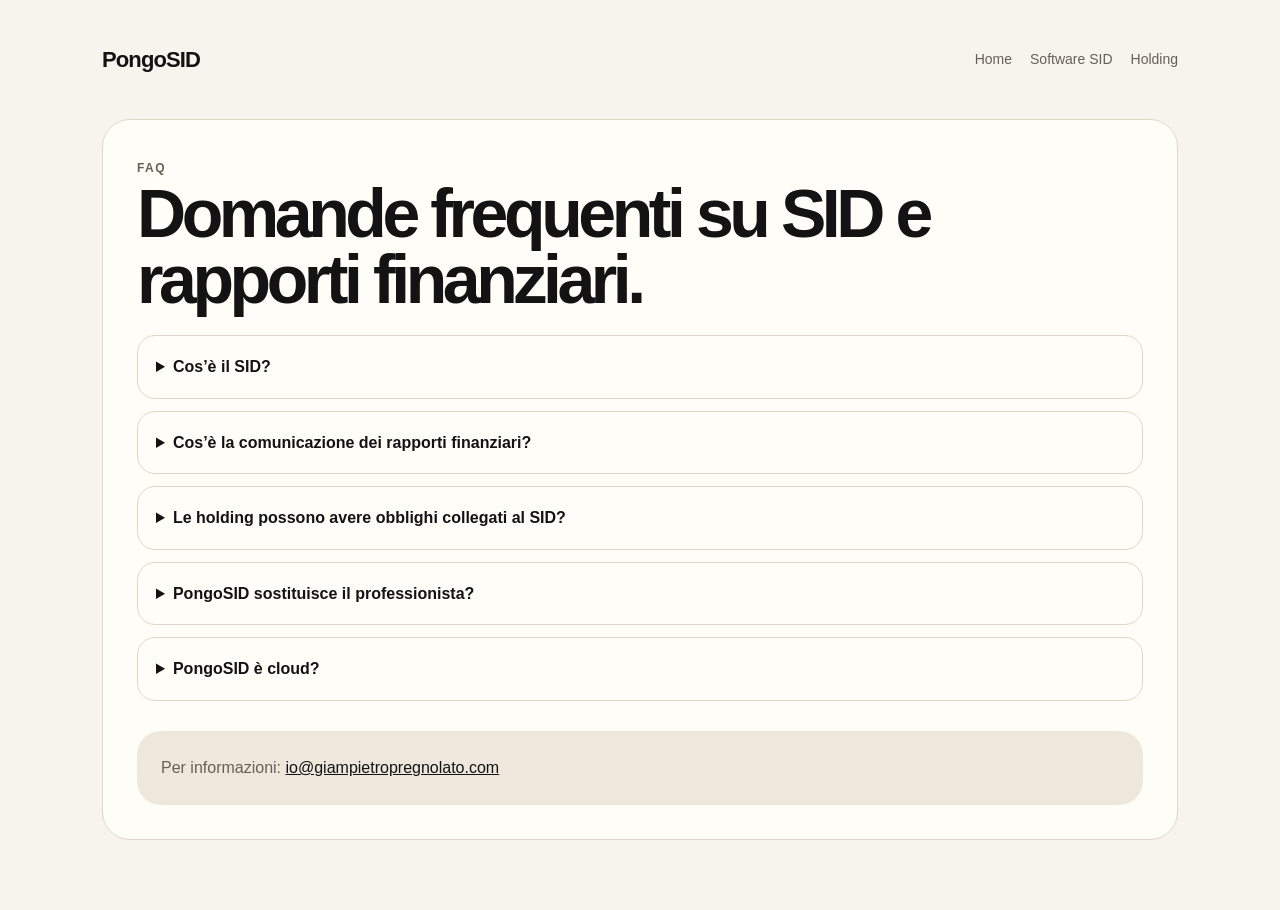
==== faq.html @ 0d70d33a "Add SEO FAQ page" ====
<!DOCTYPE html><html lang="it"><head><meta charset="UTF-8"><meta name="viewport" content="width=device-width,initial-scale=1"><title>FAQ SID e comunicazione rapporti finanziari | PongoSID</title><meta name="description" content="Domande frequenti su SID, holding, workflow cloud e comunicazione rapporti finanziari."><link rel="stylesheet" href="/assets/style.css"></head><body><main class="wrap"><header><div class="brand">PongoSID</div><nav><a href="/">Home</a><a href="/software-sid.html">Software SID</a><a href="/holding-comunicazioni.html">Holding</a></nav></header><article class="article faq"><span class="kicker">FAQ</span><h1>Domande frequenti su SID e rapporti finanziari.</h1><details><summary>Cos’è il SID?</summary><p>SID è il Sistema di Interscambio Dati utilizzato per specifici flussi comunicativi e procedure collegate all’Agenzia delle Entrate.</p></details><details><summary>Cos’è la comunicazione dei rapporti finanziari?</summary><p>È un adempimento collegato all’Archivio dei rapporti finanziari per specifiche categorie di soggetti obbligati.</p></details><details><summary>Le holding possono avere obblighi collegati al SID?</summary><p>Le organizzazioni devono verificare i propri obblighi con professionisti qualificati e fonti ufficiali applicabili.</p></details><details><summary>PongoSID sostituisce il professionista?</summary><p>No. PongoSID è un supporto operativo e documentale.</p></details><details><summary>PongoSID è cloud?</summary><p>Sì, PongoSID è progettato come modulo cloud dell’ecosistema PongoFin.</p></details><div class="note">Per informazioni: <a href="mailto:io@giampietropregnolato.com">io@giampietropregnolato.com</a></div></article></main></body></html>
---- assets/style.css ----
:root{--bg:#f7f4ee;--paper:#fffdf8;--ink:#131313;--muted:#666057;--line:#ded6c9;--soft:#eee7dc;--accent:#111;--gold:#b88a44}*{box-sizing:border-box}body{margin:0;font-family:Inter,-apple-system,BlinkMacSystemFont,"Segoe UI",Arial,sans-serif;background:var(--bg);color:var(--ink);line-height:1.6}.wrap{max-width:1120px;margin:auto;padding:28px 22px 70px}header{display:flex;justify-content:space-between;gap:24px;align-items:center;padding:14px 0 42px}.brand{font-size:22px;font-weight:750;letter-spacing:-.04em}nav{display:flex;gap:18px;flex-wrap:wrap}a{color:var(--ink)}nav a{text-decoration:none;font-size:14px;color:var(--muted)}.hero{display:grid;grid-template-columns:1.25fr .75fr;gap:28px;align-items:stretch}.kicker{text-transform:uppercase;letter-spacing:.12em;color:var(--muted);font-size:12px;font-weight:700}.hero h1{font-size:clamp(42px,7vw,78px);line-height:.94;letter-spacing:-.07em;margin:16px 0 22px}.lead{font-size:clamp(18px,2vw,23px);color:var(--muted);max-width:760px}.cta{display:flex;gap:12px;flex-wrap:wrap;margin-top:26px}.btn{display:inline-flex;align-items:center;justify-content:center;min-height:46px;padding:0 18px;border-radius:999px;text-decoration:none;font-weight:700;border:1px solid var(--accent)}.primary{background:var(--accent);color:white}.secondary{background:transparent}.box{background:var(--paper);border:1px solid var(--line);border-radius:26px;padding:26px;box-shadow:0 18px 45px rgba(30,24,15,.06)}.box h2,.box h3{margin-top:0;letter-spacing:-.04em}.list{display:grid;gap:12px;margin-top:16px}.row{border-top:1px solid var(--line);padding-top:13px}.row:first-child{border-top:0;padding-top:0}.row strong{display:block}.row span{display:block;color:var(--muted);font-size:14px}.section{margin-top:70px}.section h2{font-size:clamp(30px,4.5vw,52px);line-height:1;letter-spacing:-.06em;margin:0 0 22px}.grid{display:grid;grid-template-columns:repeat(3,1fr);gap:14px}.card{background:var(--paper);border:1px solid var(--line);border-radius:22px;padding:22px}.card h3{margin:0 0 10px;letter-spacing:-.03em}.card p{margin:0;color:var(--muted);font-size:15px}.split{display:grid;grid-template-columns:.75fr 1.25fr;gap:28px;align-items:start}.toc{position:sticky;top:20px}.toc a{display:block;text-decoration:none;color:var(--muted);padding:8px 0;border-bottom:1px solid var(--line);font-size:14px}.article{background:var(--paper);border:1px solid var(--line);border-radius:28px;padding:34px}.article h1{font-size:clamp(38px,6vw,68px);line-height:.98;letter-spacing:-.065em;margin:0 0 22px}.article h2{font-size:30px;line-height:1.05;letter-spacing:-.045em;margin-top:42px}.article p,.article li{color:var(--muted)}.faq details{background:var(--paper);border:1px solid var(--line);border-radius:18px;padding:18px;margin-bottom:12px}.faq summary{font-weight:750;cursor:pointer}.note{background:var(--soft);border-radius:24px;padding:24px;color:var(--muted);margin-top:30px}footer{display:flex;justify-content:space-between;gap:16px;flex-wrap:wrap;margin-top:46px;padding-top:22px;border-top:1px solid var(--line);color:var(--muted);font-size:14px}@media(max-width:820px){header{align-items:flex-start}.hero,.split{grid-template-columns:1fr}.grid{grid-template-columns:1fr}.toc{position:static}.article{padding:24px}nav{justify-content:flex-end}}
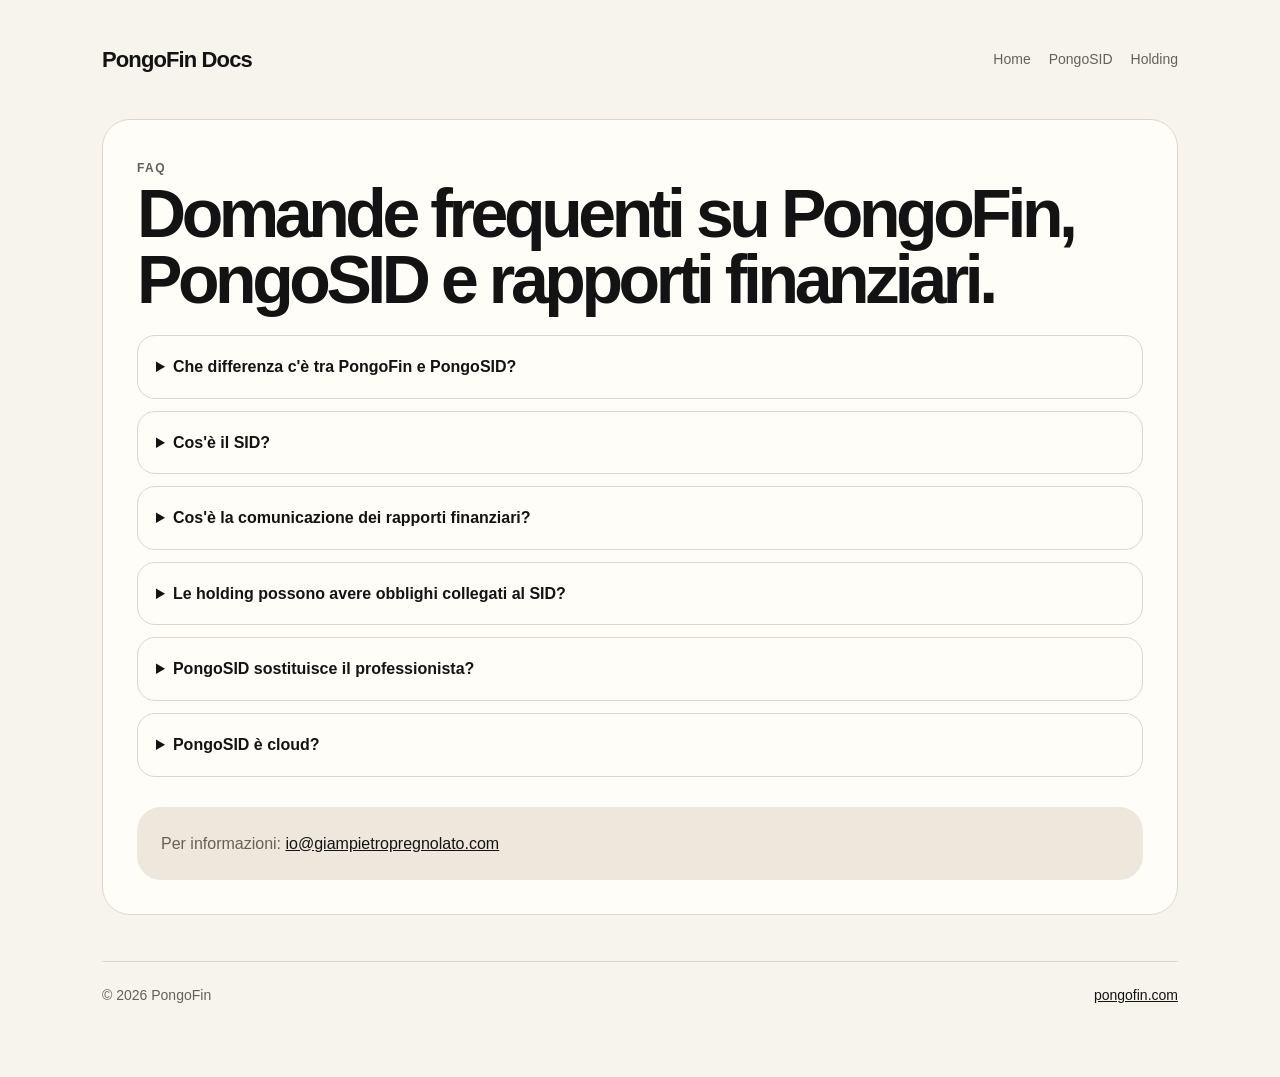
==== commit b4afc66b: "Rebrand documentation for PongoFin" ====
--- a/faq.html
+++ b/faq.html
@@ -1 +1,100 @@
-<!DOCTYPE html><html lang="it"><head><meta charset="UTF-8"><meta name="viewport" content="width=device-width,initial-scale=1"><title>FAQ SID e comunicazione rapporti finanziari | PongoSID</title><meta name="description" content="Domande frequenti su SID, holding, workflow cloud e comunicazione rapporti finanziari."><link rel="stylesheet" href="/assets/style.css"></head><body><main class="wrap"><header><div class="brand">PongoSID</div><nav><a href="/">Home</a><a href="/software-sid.html">Software SID</a><a href="/holding-comunicazioni.html">Holding</a></nav></header><article class="article faq"><span class="kicker">FAQ</span><h1>Domande frequenti su SID e rapporti finanziari.</h1><details><summary>Cos’è il SID?</summary><p>SID è il Sistema di Interscambio Dati utilizzato per specifici flussi comunicativi e procedure collegate all’Agenzia delle Entrate.</p></details><details><summary>Cos’è la comunicazione dei rapporti finanziari?</summary><p>È un adempimento collegato all’Archivio dei rapporti finanziari per specifiche categorie di soggetti obbligati.</p></details><details><summary>Le holding possono avere obblighi collegati al SID?</summary><p>Le organizzazioni devono verificare i propri obblighi con professionisti qualificati e fonti ufficiali applicabili.</p></details><details><summary>PongoSID sostituisce il professionista?</summary><p>No. PongoSID è un supporto operativo e documentale.</p></details><details><summary>PongoSID è cloud?</summary><p>Sì, PongoSID è progettato come modulo cloud dell’ecosistema PongoFin.</p></details><div class="note">Per informazioni: <a href="mailto:io@giampietropregnolato.com">io@giampietropregnolato.com</a></div></article></main></body></html>+<!DOCTYPE html>
+<html lang="it">
+<head>
+  <meta charset="UTF-8">
+  <meta name="viewport" content="width=device-width,initial-scale=1">
+  <title>FAQ PongoFin e PongoSID | Workflow SID e rapporti finanziari</title>
+  <meta name="description" content="Domande frequenti su PongoFin, PongoSID, software SID cloud, holding, workflow documentali e comunicazione dei rapporti finanziari.">
+  <meta name="robots" content="index,follow,max-snippet:-1,max-image-preview:large,max-video-preview:-1">
+  <link rel="canonical" href="https://docs.pongofin.com/faq.html">
+  <meta property="og:type" content="article">
+  <meta property="og:locale" content="it_IT">
+  <meta property="og:site_name" content="PongoFin Docs">
+  <meta property="og:title" content="FAQ PongoFin e PongoSID">
+  <meta property="og:description" content="Risposte rapide su PongoFin, PongoSID, workflow SID e comunicazione dei rapporti finanziari.">
+  <meta property="og:url" content="https://docs.pongofin.com/faq.html">
+  <meta name="twitter:card" content="summary">
+  <link rel="stylesheet" href="/assets/style.css">
+  <script type="application/ld+json">
+  {
+    "@context": "https://schema.org",
+    "@type": "FAQPage",
+    "mainEntity": [
+      {
+        "@type": "Question",
+        "name": "Che differenza c'e' tra PongoFin e PongoSID?",
+        "acceptedAnswer": {
+          "@type": "Answer",
+          "text": "PongoFin e' l'ecosistema di prodotti cloud. PongoSID e' un prodotto PongoFin dedicato ai workflow SID e ai processi collegati alla comunicazione dei rapporti finanziari."
+        }
+      },
+      {
+        "@type": "Question",
+        "name": "Cos'e' il SID?",
+        "acceptedAnswer": {
+          "@type": "Answer",
+          "text": "SID e' il Sistema di Interscambio Dati utilizzato per specifici flussi comunicativi e procedure collegate all'Agenzia delle Entrate."
+        }
+      },
+      {
+        "@type": "Question",
+        "name": "PongoSID sostituisce il professionista?",
+        "acceptedAnswer": {
+          "@type": "Answer",
+          "text": "No. PongoSID e' un supporto operativo e documentale. Ogni organizzazione deve verificare i propri obblighi con professionisti qualificati e fonti ufficiali applicabili."
+        }
+      }
+    ]
+  }
+  </script>
+</head>
+<body>
+<main class="wrap">
+  <header>
+    <div class="brand">PongoFin Docs</div>
+    <nav aria-label="Navigazione principale">
+      <a href="/">Home</a>
+      <a href="/software-sid.html">PongoSID</a>
+      <a href="/holding-comunicazioni.html">Holding</a>
+    </nav>
+  </header>
+
+  <article class="article faq">
+    <span class="kicker">FAQ</span>
+    <h1>Domande frequenti su PongoFin, PongoSID e rapporti finanziari.</h1>
+
+    <details>
+      <summary>Che differenza c'è tra PongoFin e PongoSID?</summary>
+      <p>PongoFin è l'ecosistema di prodotti cloud per workflow finanziari, documentali e operativi. PongoSID è un prodotto PongoFin dedicato ai workflow SID.</p>
+    </details>
+    <details>
+      <summary>Cos'è il SID?</summary>
+      <p>SID è il Sistema di Interscambio Dati utilizzato per specifici flussi comunicativi e procedure collegate all'Agenzia delle Entrate.</p>
+    </details>
+    <details>
+      <summary>Cos'è la comunicazione dei rapporti finanziari?</summary>
+      <p>È un adempimento collegato all'Archivio dei rapporti finanziari per specifiche categorie di soggetti obbligati. L'applicabilità deve essere verificata con professionisti qualificati e fonti ufficiali.</p>
+    </details>
+    <details>
+      <summary>Le holding possono avere obblighi collegati al SID?</summary>
+      <p>Alcune organizzazioni, incluse determinate holding, possono dover valutare processi collegati ai rapporti finanziari. La verifica dipende dal caso concreto e deve essere svolta con supporto professionale.</p>
+    </details>
+    <details>
+      <summary>PongoSID sostituisce il professionista?</summary>
+      <p>No. PongoSID è un supporto operativo e documentale. Non sostituisce consulenza legale, fiscale, contabile o regolamentare.</p>
+    </details>
+    <details>
+      <summary>PongoSID è cloud?</summary>
+      <p>Sì. PongoSID è progettato come modulo cloud dell'ecosistema PongoFin per centralizzare workflow, documenti e tracciabilità operativa.</p>
+    </details>
+
+    <div class="note">Per informazioni: <a href="mailto:io@giampietropregnolato.com">io@giampietropregnolato.com</a></div>
+  </article>
+
+  <footer>
+    <span>© 2026 PongoFin</span>
+    <span><a href="https://pongofin.com">pongofin.com</a></span>
+  </footer>
+</main>
+</body>
+</html>
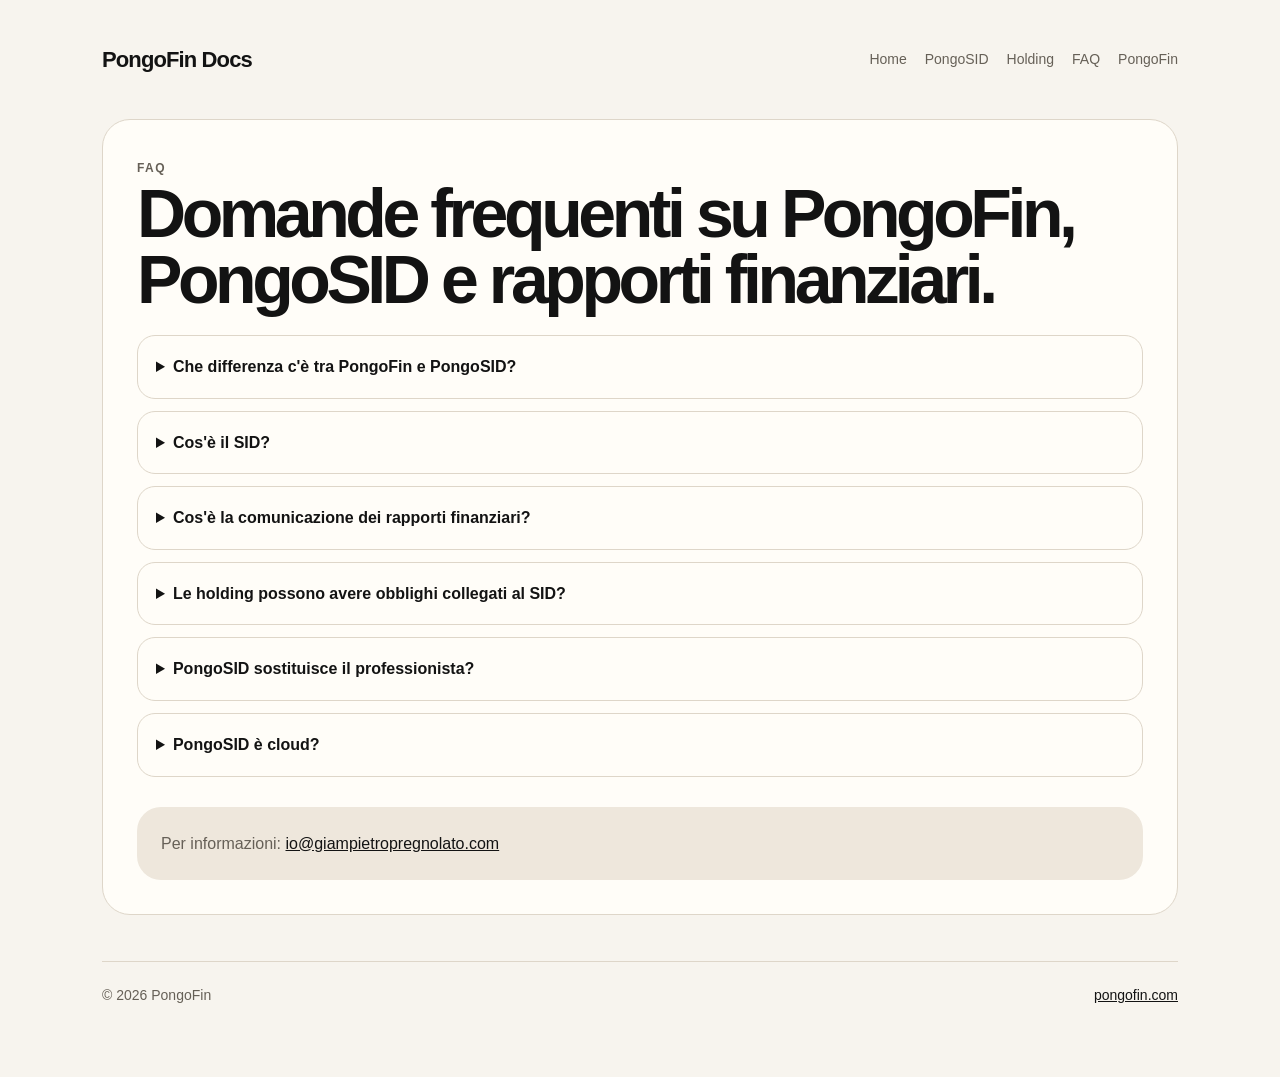
==== commit bdc88c93: "Align site navigation" ====
--- a/faq.html
+++ b/faq.html
@@ -51,11 +51,13 @@
 <body>
 <main class="wrap">
   <header>
-    <div class="brand">PongoFin Docs</div>
+    <a class="brand" href="/">PongoFin Docs</a>
     <nav aria-label="Navigazione principale">
       <a href="/">Home</a>
       <a href="/software-sid.html">PongoSID</a>
       <a href="/holding-comunicazioni.html">Holding</a>
+      <a href="/faq.html">FAQ</a>
+      <a href="https://pongofin.com">PongoFin</a>
     </nav>
   </header>
 
--- a/assets/style.css
+++ b/assets/style.css
@@ -1 +1 @@
-:root{--bg:#f7f4ee;--paper:#fffdf8;--ink:#131313;--muted:#666057;--line:#ded6c9;--soft:#eee7dc;--accent:#111;--gold:#b88a44}*{box-sizing:border-box}body{margin:0;font-family:Inter,-apple-system,BlinkMacSystemFont,"Segoe UI",Arial,sans-serif;background:var(--bg);color:var(--ink);line-height:1.6}.wrap{max-width:1120px;margin:auto;padding:28px 22px 70px}header{display:flex;justify-content:space-between;gap:24px;align-items:center;padding:14px 0 42px}.brand{font-size:22px;font-weight:750;letter-spacing:-.04em}nav{display:flex;gap:18px;flex-wrap:wrap}a{color:var(--ink)}nav a{text-decoration:none;font-size:14px;color:var(--muted)}.hero{display:grid;grid-template-columns:1.25fr .75fr;gap:28px;align-items:stretch}.kicker{text-transform:uppercase;letter-spacing:.12em;color:var(--muted);font-size:12px;font-weight:700}.hero h1{font-size:clamp(42px,7vw,78px);line-height:.94;letter-spacing:-.07em;margin:16px 0 22px}.lead{font-size:clamp(18px,2vw,23px);color:var(--muted);max-width:760px}.cta{display:flex;gap:12px;flex-wrap:wrap;margin-top:26px}.btn{display:inline-flex;align-items:center;justify-content:center;min-height:46px;padding:0 18px;border-radius:999px;text-decoration:none;font-weight:700;border:1px solid var(--accent)}.primary{background:var(--accent);color:white}.secondary{background:transparent}.box{background:var(--paper);border:1px solid var(--line);border-radius:26px;padding:26px;box-shadow:0 18px 45px rgba(30,24,15,.06)}.box h2,.box h3{margin-top:0;letter-spacing:-.04em}.list{display:grid;gap:12px;margin-top:16px}.row{border-top:1px solid var(--line);padding-top:13px}.row:first-child{border-top:0;padding-top:0}.row strong{display:block}.row span{display:block;color:var(--muted);font-size:14px}.section{margin-top:70px}.section h2{font-size:clamp(30px,4.5vw,52px);line-height:1;letter-spacing:-.06em;margin:0 0 22px}.grid{display:grid;grid-template-columns:repeat(3,1fr);gap:14px}.card{background:var(--paper);border:1px solid var(--line);border-radius:22px;padding:22px}.card h3{margin:0 0 10px;letter-spacing:-.03em}.card p{margin:0;color:var(--muted);font-size:15px}.split{display:grid;grid-template-columns:.75fr 1.25fr;gap:28px;align-items:start}.toc{position:sticky;top:20px}.toc a{display:block;text-decoration:none;color:var(--muted);padding:8px 0;border-bottom:1px solid var(--line);font-size:14px}.article{background:var(--paper);border:1px solid var(--line);border-radius:28px;padding:34px}.article h1{font-size:clamp(38px,6vw,68px);line-height:.98;letter-spacing:-.065em;margin:0 0 22px}.article h2{font-size:30px;line-height:1.05;letter-spacing:-.045em;margin-top:42px}.article p,.article li{color:var(--muted)}.faq details{background:var(--paper);border:1px solid var(--line);border-radius:18px;padding:18px;margin-bottom:12px}.faq summary{font-weight:750;cursor:pointer}.note{background:var(--soft);border-radius:24px;padding:24px;color:var(--muted);margin-top:30px}footer{display:flex;justify-content:space-between;gap:16px;flex-wrap:wrap;margin-top:46px;padding-top:22px;border-top:1px solid var(--line);color:var(--muted);font-size:14px}@media(max-width:820px){header{align-items:flex-start}.hero,.split{grid-template-columns:1fr}.grid{grid-template-columns:1fr}.toc{position:static}.article{padding:24px}nav{justify-content:flex-end}}+:root{--bg:#f7f4ee;--paper:#fffdf8;--ink:#131313;--muted:#666057;--line:#ded6c9;--soft:#eee7dc;--accent:#111;--gold:#b88a44}*{box-sizing:border-box}body{margin:0;font-family:Inter,-apple-system,BlinkMacSystemFont,"Segoe UI",Arial,sans-serif;background:var(--bg);color:var(--ink);line-height:1.6}.wrap{max-width:1120px;margin:auto;padding:28px 22px 70px}header{display:flex;justify-content:space-between;gap:24px;align-items:center;padding:14px 0 42px}.brand{font-size:22px;font-weight:750;letter-spacing:-.04em;text-decoration:none;color:var(--ink)}nav{display:flex;gap:18px;flex-wrap:wrap}a{color:var(--ink)}nav a{text-decoration:none;font-size:14px;color:var(--muted)}.hero{display:grid;grid-template-columns:1.25fr .75fr;gap:28px;align-items:stretch}.kicker{text-transform:uppercase;letter-spacing:.12em;color:var(--muted);font-size:12px;font-weight:700}.hero h1{font-size:clamp(42px,7vw,78px);line-height:.94;letter-spacing:-.07em;margin:16px 0 22px}.lead{font-size:clamp(18px,2vw,23px);color:var(--muted);max-width:760px}.cta{display:flex;gap:12px;flex-wrap:wrap;margin-top:26px}.btn{display:inline-flex;align-items:center;justify-content:center;min-height:46px;padding:0 18px;border-radius:999px;text-decoration:none;font-weight:700;border:1px solid var(--accent)}.primary{background:var(--accent);color:white}.secondary{background:transparent}.box{background:var(--paper);border:1px solid var(--line);border-radius:26px;padding:26px;box-shadow:0 18px 45px rgba(30,24,15,.06)}.box h2,.box h3{margin-top:0;letter-spacing:-.04em}.list{display:grid;gap:12px;margin-top:16px}.row{border-top:1px solid var(--line);padding-top:13px}.row:first-child{border-top:0;padding-top:0}.row strong{display:block}.row span{display:block;color:var(--muted);font-size:14px}.section{margin-top:70px}.section h2{font-size:clamp(30px,4.5vw,52px);line-height:1;letter-spacing:-.06em;margin:0 0 22px}.grid{display:grid;grid-template-columns:repeat(3,1fr);gap:14px}.card{background:var(--paper);border:1px solid var(--line);border-radius:22px;padding:22px}.card h3{margin:0 0 10px;letter-spacing:-.03em}.card p{margin:0;color:var(--muted);font-size:15px}.split{display:grid;grid-template-columns:.75fr 1.25fr;gap:28px;align-items:start}.toc{position:sticky;top:20px}.toc a{display:block;text-decoration:none;color:var(--muted);padding:8px 0;border-bottom:1px solid var(--line);font-size:14px}.article{background:var(--paper);border:1px solid var(--line);border-radius:28px;padding:34px}.article h1{font-size:clamp(38px,6vw,68px);line-height:.98;letter-spacing:-.065em;margin:0 0 22px}.article h2{font-size:30px;line-height:1.05;letter-spacing:-.045em;margin-top:42px}.article p,.article li{color:var(--muted)}.faq details{background:var(--paper);border:1px solid var(--line);border-radius:18px;padding:18px;margin-bottom:12px}.faq summary{font-weight:750;cursor:pointer}.note{background:var(--soft);border-radius:24px;padding:24px;color:var(--muted);margin-top:30px}footer{display:flex;justify-content:space-between;gap:16px;flex-wrap:wrap;margin-top:46px;padding-top:22px;border-top:1px solid var(--line);color:var(--muted);font-size:14px}@media(max-width:820px){header{align-items:flex-start}.hero,.split{grid-template-columns:1fr}.grid{grid-template-columns:1fr}.toc{position:static}.article{padding:24px}nav{justify-content:flex-end}}
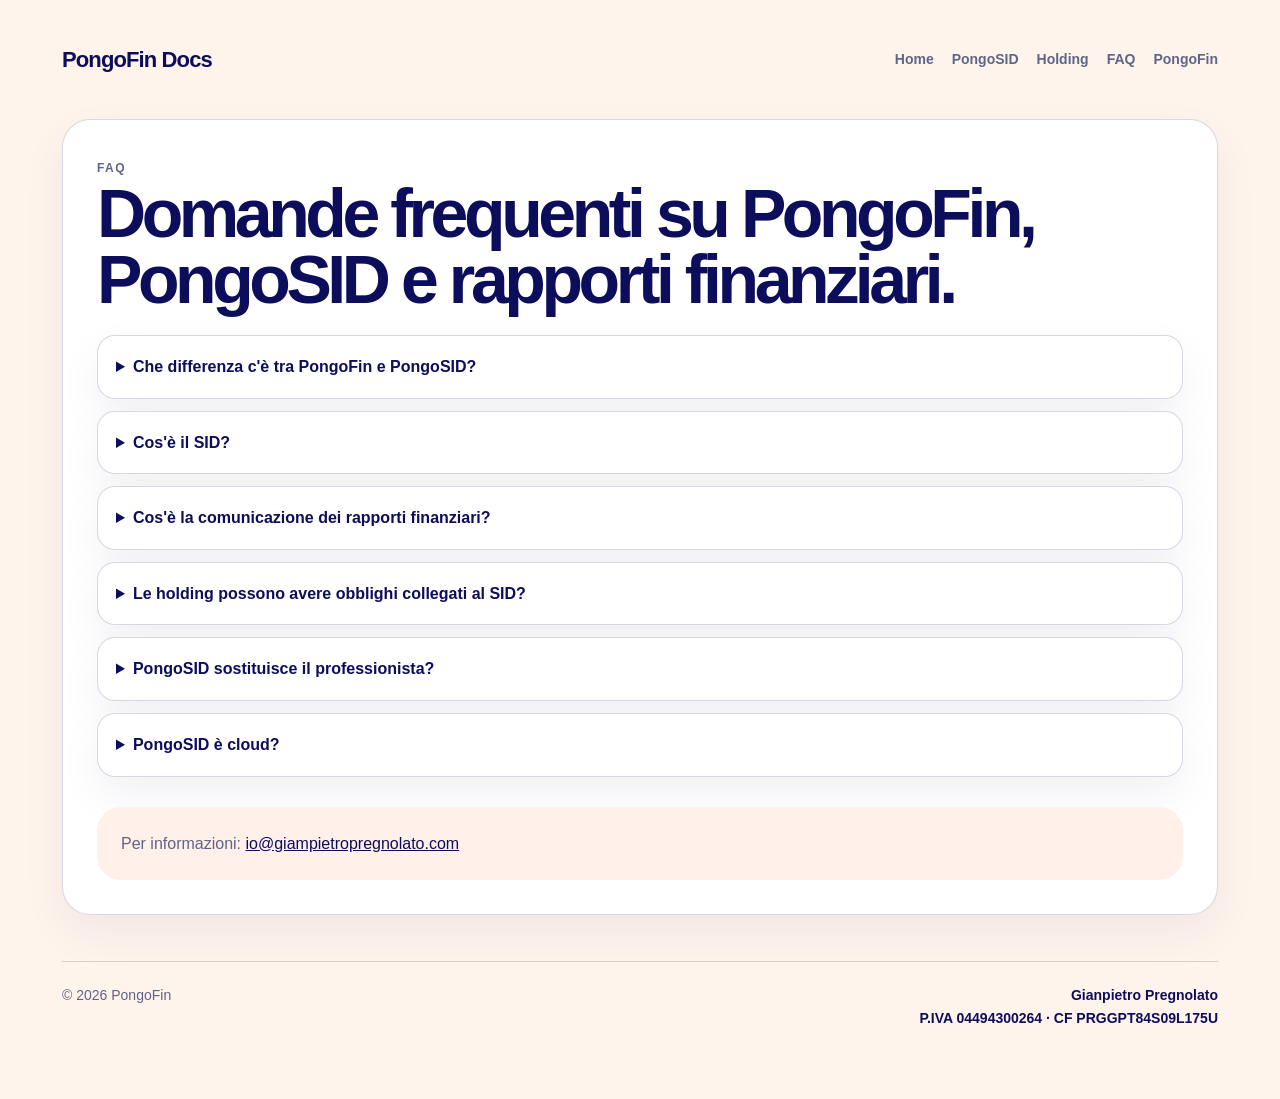
==== commit fba64e84: "Align docs design with landing, fix legal footer layout, refresh llms" ====
--- a/faq.html
+++ b/faq.html
@@ -1,6 +1,14 @@
 <!DOCTYPE html>
 <html lang="it">
 <head>
+  <!-- Google tag (gtag.js) -->
+  <script async src="https://www.googletagmanager.com/gtag/js?id=G-1R7ZB2S0QX"></script>
+  <script>
+    window.dataLayer = window.dataLayer || [];
+    function gtag(){dataLayer.push(arguments);}
+    gtag('js', new Date());
+    gtag('config', 'G-1R7ZB2S0QX');
+  </script>
   <meta charset="UTF-8">
   <meta name="viewport" content="width=device-width,initial-scale=1">
   <title>FAQ PongoFin e PongoSID | Workflow SID e rapporti finanziari</title>
@@ -95,7 +103,10 @@
 
   <footer>
     <span>© 2026 PongoFin</span>
-    <span><a href="https://pongofin.com">pongofin.com</a></span>
+    <span class="footer-legal">
+      <span>Gianpietro Pregnolato</span>
+      <span>P.IVA 04494300264 · CF PRGGPT84S09L175U</span>
+    </span>
   </footer>
 </main>
 </body>
--- a/assets/style.css
+++ b/assets/style.css
@@ -1 +1,231 @@
-:root{--bg:#f7f4ee;--paper:#fffdf8;--ink:#131313;--muted:#666057;--line:#ded6c9;--soft:#eee7dc;--accent:#111;--gold:#b88a44}*{box-sizing:border-box}body{margin:0;font-family:Inter,-apple-system,BlinkMacSystemFont,"Segoe UI",Arial,sans-serif;background:var(--bg);color:var(--ink);line-height:1.6}.wrap{max-width:1120px;margin:auto;padding:28px 22px 70px}header{display:flex;justify-content:space-between;gap:24px;align-items:center;padding:14px 0 42px}.brand{font-size:22px;font-weight:750;letter-spacing:-.04em;text-decoration:none;color:var(--ink)}nav{display:flex;gap:18px;flex-wrap:wrap}a{color:var(--ink)}nav a{text-decoration:none;font-size:14px;color:var(--muted)}.hero{display:grid;grid-template-columns:1.25fr .75fr;gap:28px;align-items:stretch}.kicker{text-transform:uppercase;letter-spacing:.12em;color:var(--muted);font-size:12px;font-weight:700}.hero h1{font-size:clamp(42px,7vw,78px);line-height:.94;letter-spacing:-.07em;margin:16px 0 22px}.lead{font-size:clamp(18px,2vw,23px);color:var(--muted);max-width:760px}.cta{display:flex;gap:12px;flex-wrap:wrap;margin-top:26px}.btn{display:inline-flex;align-items:center;justify-content:center;min-height:46px;padding:0 18px;border-radius:999px;text-decoration:none;font-weight:700;border:1px solid var(--accent)}.primary{background:var(--accent);color:white}.secondary{background:transparent}.box{background:var(--paper);border:1px solid var(--line);border-radius:26px;padding:26px;box-shadow:0 18px 45px rgba(30,24,15,.06)}.box h2,.box h3{margin-top:0;letter-spacing:-.04em}.list{display:grid;gap:12px;margin-top:16px}.row{border-top:1px solid var(--line);padding-top:13px}.row:first-child{border-top:0;padding-top:0}.row strong{display:block}.row span{display:block;color:var(--muted);font-size:14px}.section{margin-top:70px}.section h2{font-size:clamp(30px,4.5vw,52px);line-height:1;letter-spacing:-.06em;margin:0 0 22px}.grid{display:grid;grid-template-columns:repeat(3,1fr);gap:14px}.card{background:var(--paper);border:1px solid var(--line);border-radius:22px;padding:22px}.card h3{margin:0 0 10px;letter-spacing:-.03em}.card p{margin:0;color:var(--muted);font-size:15px}.split{display:grid;grid-template-columns:.75fr 1.25fr;gap:28px;align-items:start}.toc{position:sticky;top:20px}.toc a{display:block;text-decoration:none;color:var(--muted);padding:8px 0;border-bottom:1px solid var(--line);font-size:14px}.article{background:var(--paper);border:1px solid var(--line);border-radius:28px;padding:34px}.article h1{font-size:clamp(38px,6vw,68px);line-height:.98;letter-spacing:-.065em;margin:0 0 22px}.article h2{font-size:30px;line-height:1.05;letter-spacing:-.045em;margin-top:42px}.article p,.article li{color:var(--muted)}.faq details{background:var(--paper);border:1px solid var(--line);border-radius:18px;padding:18px;margin-bottom:12px}.faq summary{font-weight:750;cursor:pointer}.note{background:var(--soft);border-radius:24px;padding:24px;color:var(--muted);margin-top:30px}footer{display:flex;justify-content:space-between;gap:16px;flex-wrap:wrap;margin-top:46px;padding-top:22px;border-top:1px solid var(--line);color:var(--muted);font-size:14px}@media(max-width:820px){header{align-items:flex-start}.hero,.split{grid-template-columns:1fr}.grid{grid-template-columns:1fr}.toc{position:static}.article{padding:24px}nav{justify-content:flex-end}}
+:root {
+  --bg: #fff4ec;
+  --paper: #ffffff;
+  --ink: #0c0d5b;
+  --muted: #5f6489;
+  --line: rgba(12, 13, 91, 0.16);
+  --soft: #fff0e9;
+  --accent: #0c0d5b;
+  --accent-2: #fdb2ad;
+}
+
+* { box-sizing: border-box; }
+
+body {
+  margin: 0;
+  font-family: Mulish, -apple-system, BlinkMacSystemFont, "Segoe UI", Arial, sans-serif;
+  background: var(--bg);
+  color: var(--ink);
+  line-height: 1.6;
+}
+
+.wrap {
+  width: min(100%, 1200px);
+  margin-inline: auto;
+  padding: 28px 22px 70px;
+}
+
+header {
+  display: flex;
+  justify-content: space-between;
+  gap: 24px;
+  align-items: center;
+  padding: 14px 0 42px;
+}
+
+.brand {
+  font-size: 22px;
+  font-weight: 800;
+  letter-spacing: -0.04em;
+  text-decoration: none;
+  color: var(--ink);
+}
+
+nav {
+  display: flex;
+  gap: 18px;
+  flex-wrap: wrap;
+}
+
+a { color: var(--ink); }
+
+nav a {
+  text-decoration: none;
+  font-size: 14px;
+  color: var(--muted);
+  font-weight: 700;
+}
+
+.hero {
+  display: grid;
+  grid-template-columns: 1.25fr 0.75fr;
+  gap: 28px;
+  align-items: stretch;
+}
+
+.kicker {
+  text-transform: uppercase;
+  letter-spacing: 0.12em;
+  color: var(--muted);
+  font-size: 12px;
+  font-weight: 800;
+}
+
+.hero h1 {
+  font-size: clamp(42px, 7vw, 78px);
+  line-height: 0.94;
+  letter-spacing: -0.07em;
+  margin: 16px 0 22px;
+}
+
+.lead {
+  font-size: clamp(18px, 2vw, 23px);
+  color: var(--muted);
+  max-width: 760px;
+}
+
+.cta {
+  display: flex;
+  gap: 12px;
+  flex-wrap: wrap;
+  margin-top: 26px;
+}
+
+.btn {
+  display: inline-flex;
+  align-items: center;
+  justify-content: center;
+  min-height: 46px;
+  padding: 0 18px;
+  border-radius: 999px;
+  text-decoration: none;
+  font-weight: 800;
+  border: 1px solid var(--accent);
+}
+
+.primary {
+  background: var(--accent);
+  color: #fff;
+}
+
+.secondary {
+  background: #fff;
+  color: var(--accent);
+  border-color: rgba(12, 13, 91, 0.26);
+}
+
+.box,
+.card,
+.article,
+.faq details {
+  background: var(--paper);
+  border: 1px solid var(--line);
+  box-shadow: 0 18px 45px rgba(12, 13, 91, 0.06);
+}
+
+.box { border-radius: 26px; padding: 26px; }
+.box h2, .box h3 { margin-top: 0; letter-spacing: -0.04em; }
+
+.list { display: grid; gap: 12px; margin-top: 16px; }
+
+.row {
+  border-top: 1px solid var(--line);
+  padding-top: 13px;
+}
+
+.row:first-child { border-top: 0; padding-top: 0; }
+.row strong { display: block; }
+.row span { display: block; color: var(--muted); font-size: 14px; }
+
+.section { margin-top: 70px; }
+
+.section h2 {
+  font-size: clamp(30px, 4.5vw, 52px);
+  line-height: 1;
+  letter-spacing: -0.06em;
+  margin: 0 0 22px;
+}
+
+.grid { display: grid; grid-template-columns: repeat(3, 1fr); gap: 14px; }
+.card { border-radius: 22px; padding: 22px; }
+.card h3 { margin: 0 0 10px; letter-spacing: -0.03em; }
+.card p { margin: 0; color: var(--muted); font-size: 15px; }
+
+.split { display: grid; grid-template-columns: 0.75fr 1.25fr; gap: 28px; align-items: start; }
+.toc { position: sticky; top: 20px; }
+
+.toc a {
+  display: block;
+  text-decoration: none;
+  color: var(--muted);
+  padding: 8px 0;
+  border-bottom: 1px solid var(--line);
+  font-size: 14px;
+}
+
+.article { border-radius: 28px; padding: 34px; }
+
+.article h1 {
+  font-size: clamp(38px, 6vw, 68px);
+  line-height: 0.98;
+  letter-spacing: -0.065em;
+  margin: 0 0 22px;
+}
+
+.article h2 {
+  font-size: 30px;
+  line-height: 1.05;
+  letter-spacing: -0.045em;
+  margin-top: 42px;
+}
+
+.article p, .article li { color: var(--muted); }
+
+.faq details { border-radius: 18px; padding: 18px; margin-bottom: 12px; }
+.faq summary { font-weight: 800; cursor: pointer; }
+
+.note {
+  background: var(--soft);
+  border-radius: 24px;
+  padding: 24px;
+  color: var(--muted);
+  margin-top: 30px;
+}
+
+footer {
+  display: flex;
+  justify-content: space-between;
+  gap: 16px;
+  flex-wrap: wrap;
+  margin-top: 46px;
+  padding-top: 22px;
+  border-top: 1px solid var(--line);
+  color: var(--muted);
+  font-size: 14px;
+}
+
+.footer-legal {
+  margin-left: auto;
+  text-align: right;
+  font-weight: 700;
+  color: var(--ink);
+  max-width: 100%;
+  overflow-wrap: anywhere;
+}
+
+.footer-legal span {
+  display: block;
+}
+
+@media (max-width: 820px) {
+  header { align-items: flex-start; }
+  .hero, .split { grid-template-columns: 1fr; }
+  .grid { grid-template-columns: 1fr; }
+  .toc { position: static; }
+  .article { padding: 24px; }
+  nav { justify-content: flex-end; }
+  .footer-legal {
+    margin-left: 0;
+    text-align: left;
+  }
+}
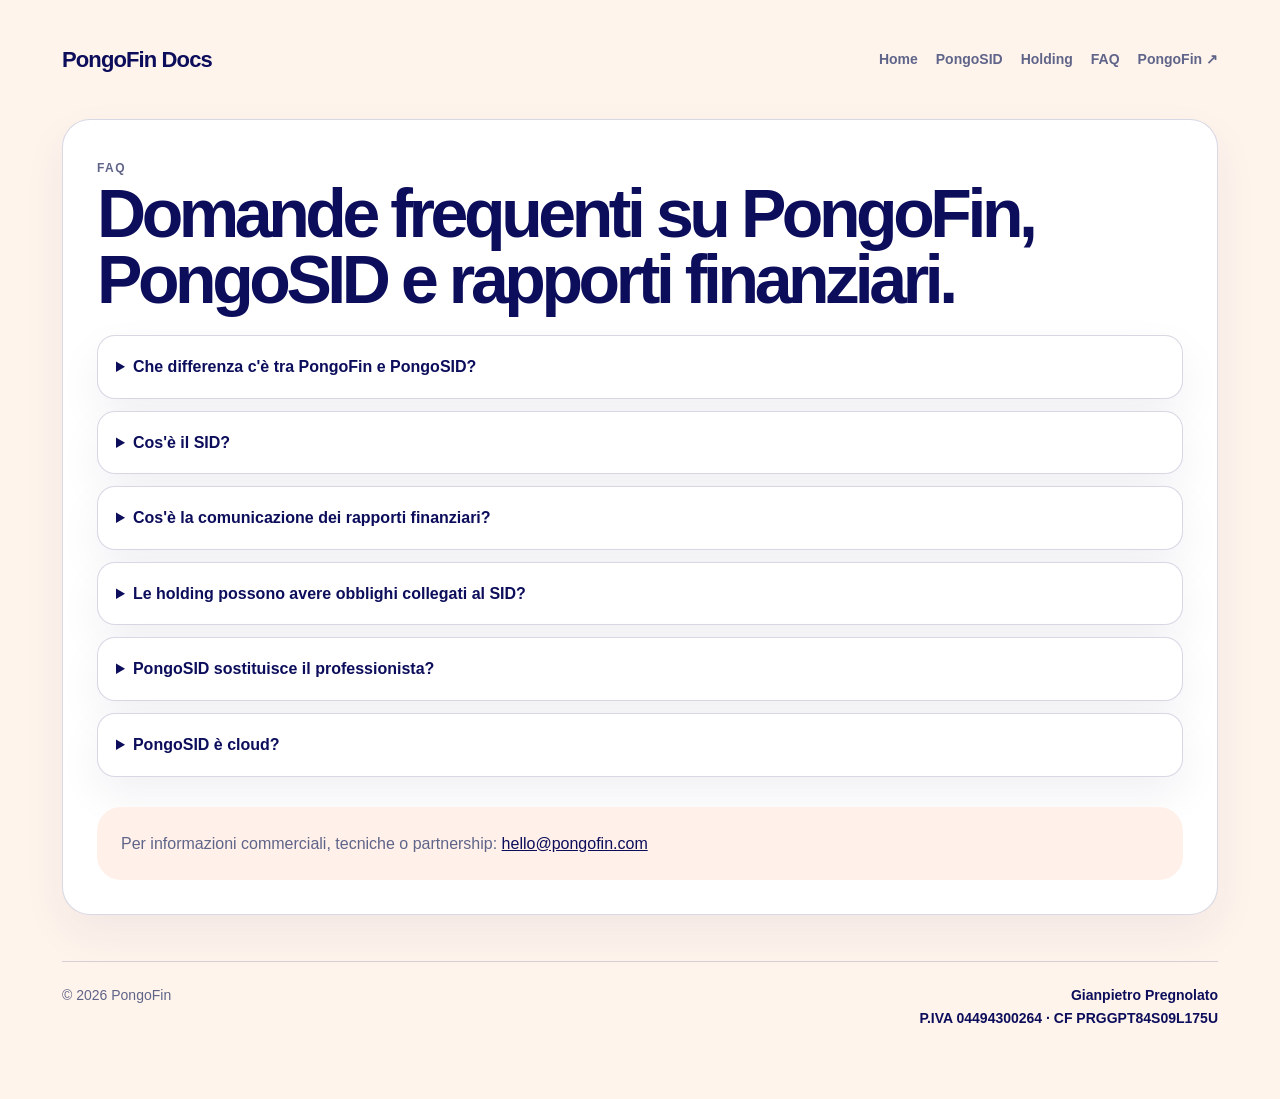
==== commit 2ed6a8d5: "Refresh docs branding, contact email, nav link, and content" ====
--- a/faq.html
+++ b/faq.html
@@ -65,7 +65,7 @@
       <a href="/software-sid.html">PongoSID</a>
       <a href="/holding-comunicazioni.html">Holding</a>
       <a href="/faq.html">FAQ</a>
-      <a href="https://pongofin.com">PongoFin</a>
+      <a href="https://pongofin.com" target="_blank" rel="noopener">PongoFin ↗</a>
     </nav>
   </header>
 
@@ -98,7 +98,7 @@
       <p>Sì. PongoSID è progettato come modulo cloud dell'ecosistema PongoFin per centralizzare workflow, documenti e tracciabilità operativa.</p>
     </details>
 
-    <div class="note">Per informazioni: <a href="mailto:io@giampietropregnolato.com">io@giampietropregnolato.com</a></div>
+    <div class="note">Per informazioni commerciali, tecniche o partnership: <a href="mailto:hello@pongofin.com">hello@pongofin.com</a></div>
   </article>
 
   <footer>
